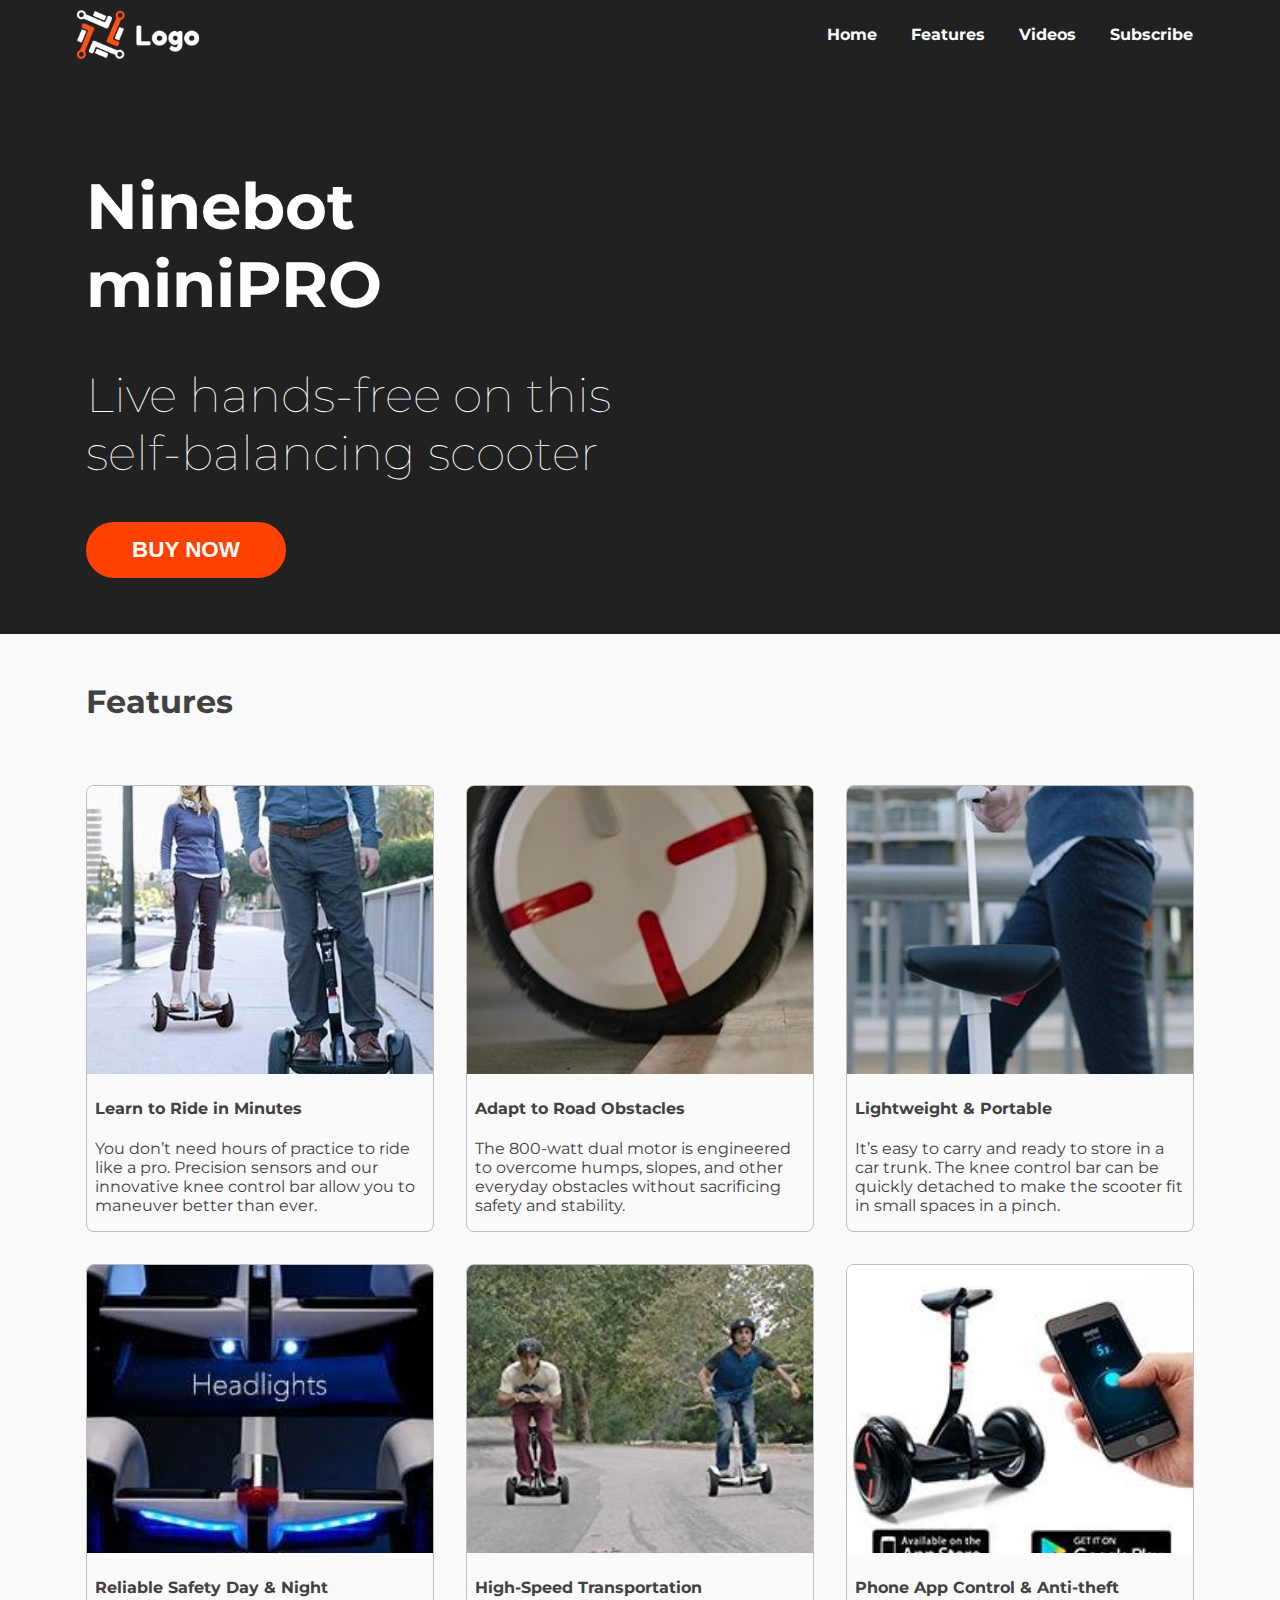
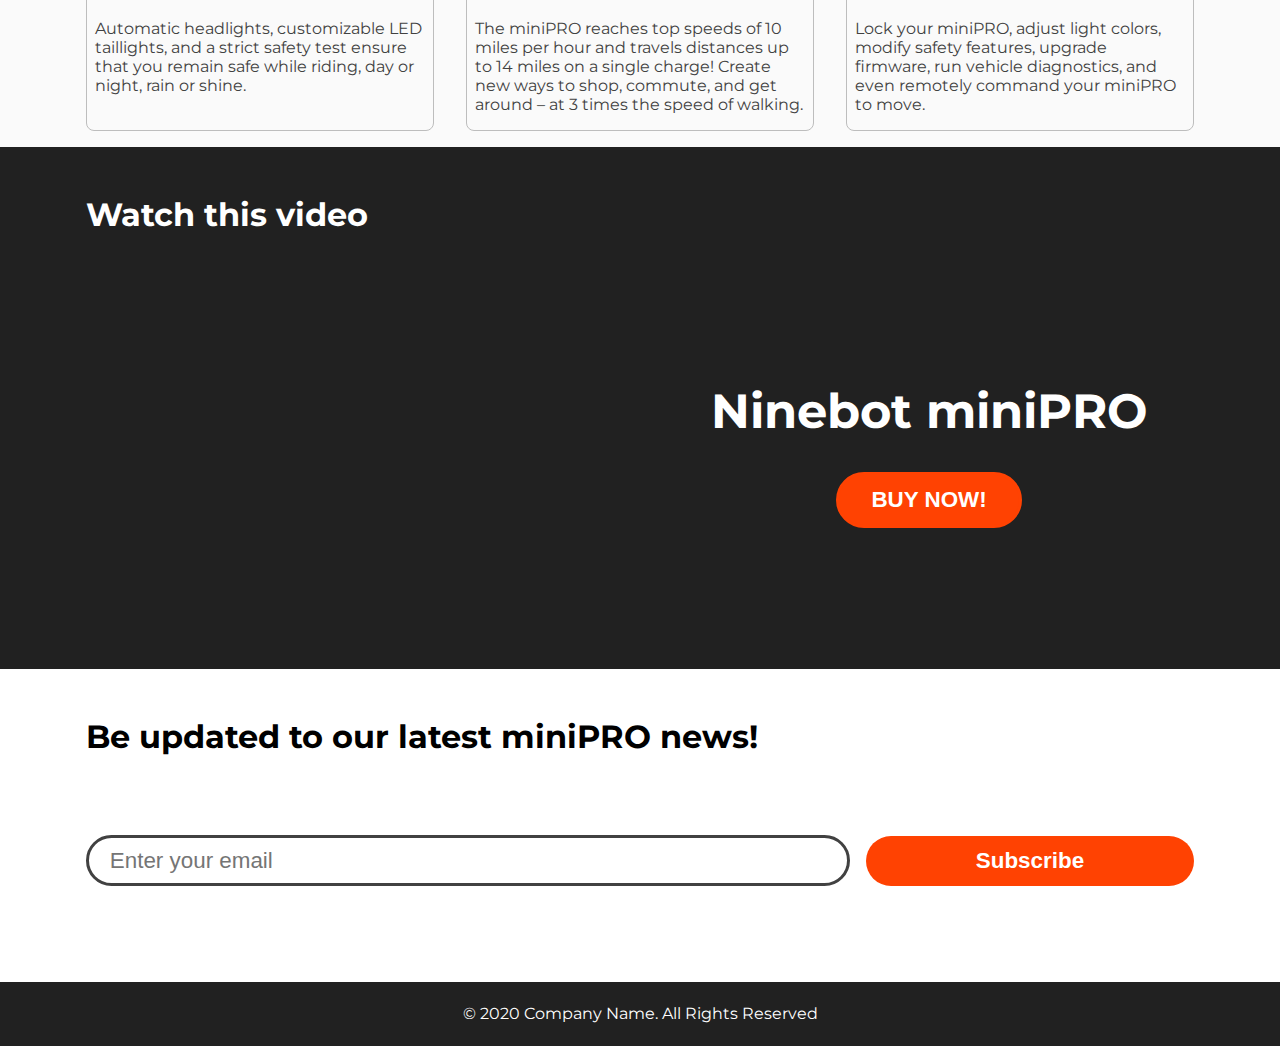
==== Dec12-activity-mediaquery-product-landing-page/index.html @ 10438a46 "Product page and Survey form done" ====
<!DOCTYPE html>
<html lang="en">
  <head>
    <meta charset="UTF-8" />
    <meta name="viewport" content="width=device-width, initial-scale=1.0" />
    <title>Product Landing Page</title>
    <link rel="preconnect" href="https://fonts.gstatic.com" />

    <link
      href="https://fonts.googleapis.com/css2?family=Montserrat&display=swap"
      rel="stylesheet"
    />
    <style>
      * {
        box-sizing: border-box !important;
        outline: none !important;
      }
      body {
        margin: 0;

        font-family: "Montserrat";
      }
      a {
        text-decoration: none;
        color: inherit;
      }
      .active {
        background-color: white;
        color: #414141 !important;
      }
      #home {
        background-color: #212121;
        padding-bottom: 2rem;
        color: white;
        padding-top: 100px;
      }
      #header {
        background-color: #212121;
        color: white;
        position: fixed;
        width: 100%;
      }
      #header .header-content {
        display: flex;
        justify-content: space-between;
        align-items: center;
        height: 100% !important;
        padding: 0.5rem 0;
      }
      #header #header-img {
        height: 70%;
      }
      #header nav {
        display: flex;
        width: 100%;
        max-width: 25rem;
        justify-content: space-between;
        padding: 0.5rem 0;
      }
      #header nav .nav-link {
        flex-grow: 1;
        text-align: center;
      }
      #header nav .nav-link a {
        display: inline-block;
        font-weight: bold;
        padding: 0.5rem 0.75rem;
        border-radius: 1.25rem;
        border: 1px solid rgba(0, 0, 0, 0);
      }
      #header nav .nav-link a:hover {
        border: 1px solid white;
      }

      #home .wrapper {
        display: flex;

        padding: 1.5rem 1rem;
      }

      #home .wrapper > * {
        flex: 1 1 0;
      }

      #home .wrapper #image-slider {
        background-repeat: no-repeat !important;
        background-size: contain !important;
        background-position: center !important;
        animation: slide 5s cubic-bezier(1, -1.04, 0, 1.91) infinite alternate;
        min-height: 20rem;
      }
      #home .wrapper div:first-child {
        display: flex;
        flex-direction: column;
      }
      #home .wrapper h1 {
        font-size: 4rem;
      }
      #home .wrapper h2 {
        font-size: 3rem;
        font-weight: lighter;
        flex-grow: 1;
        margin-top: 0;
      }
      #home .wrapper button,
      #video-section .wrapper button {
        font-size: 1.4rem;
        background: #ff4202;
        border-radius: 0.25rem;
        border: none;
        outline: none;
        padding: 0.75rem 2rem;
        color: white;
        max-width: 200px;
        border-radius: 2rem;
        font-weight: bold;
        cursor: pointer;
        border: 0.2rem solid #ff4202;
      }
      #home .wrapper img {
        max-width: 25rem;
        width: 100%;
      }

      #features-section {
        color: #414141;
        background-color: #fafafa;
      }
      #features-section h3,
      #video-section h3,
      #subscription-section h3 {
        font-size: 2rem;
        margin: 0;
        padding: 3rem 1rem;
      }
      #features-section .wrapper {
        display: flex;
        flex-direction: row;
      }
      #features-section .wrapper div {
        flex-basis: 100%;
        margin: 1rem 1rem;
        border: 1px solid #bdbdbd;
        border-radius: 0.5rem;
        overflow: hidden;
        max-width: 100%;
      }
      #features-section .wrapper div img {
        object-fit: cover;
        height: 18rem;
        width: 100%;
        object-position: center;
      }
      #features-section .wrapper div *:not(img) {
        padding: 0 0.5rem;
      }

      #video-section {
        background-color: #212121;
        padding-bottom: 4.5rem;
        color: white;
      }
      #video-section .wrapper {
        display: flex;
        flex-direction: row;
      }
      #video-section .wrapper div {
        flex-basis: 100%;
      }
      #video-section .wrapper button {
        align-self: center;
      }
      #video-section .wrapper div:nth-child(1) {
        display: flex;
        align-items: center;
        justify-content: center;
      }
      #video-section .wrapper div:nth-child(2) {
        display: flex;
        flex-direction: column;
        align-items: center;
        justify-content: center;
      }
      #video-section .wrapper div:nth-child(2) h1 {
        font-size: 3rem;
        text-align: center;
      }
      #video-section .wrapper button:hover,
      #home .wrapper button:hover {
        background: none;
        border: 0.2rem solid #ff4202;
      }
      #video-section #video {
        padding: 0 1rem;
      }
      #subscription-section form {
        padding: 1rem 1rem;
      }
      #subscription-section form {
        display: flex;
        align-items: center;
      }

      #subscription-section form input[type="email"] {
        padding: 0.6rem 1.3rem;
        font-size: 1.4rem;
        border: 0.2rem solid #414141;
        width: 100%;
        border-radius: 2rem;
        margin-right: 1rem;
        flex-basis: 70%;
      }
      #subscription-section form input[type="submit"] {
        font-size: 1.4rem;
        background: #ff4202;
        border: none;
        outline: none;
        padding: 0.75rem 2rem;
        color: white;
        border-radius: 2rem;
        font-weight: bold;
        cursor: pointer;
        margin: 1rem 0;
        width: 100%;
        flex-basis: 30%;
      }
      footer {
        min-height: 4rem;
        width: 100%;
        display: flex;
        align-items: center;
        background-color: #212121;
        margin-top: 4rem;
        justify-content: center;
        color: white;
      }
      /* Small devices ( 576px and below) */
      @media only screen and (max-width: 576px) {
        #header nav .nav-link a {
          font-size: 0.8rem;
        }
        #features-section .wrapper img {
          min-height: 20rem;
        }
        #home .wrapper {
          flex-direction: column-reverse;
        }
        #home .wrapper h1,
        #home .wrapper h2 {
          text-align: center;
          padding: 0 0.5rem;
        }
        #home .wrapper div:first-child {
          align-items: center;
        }
        #features-section h3,
        #video-section h3,
        #subscription-section h3 {
          text-align: center;
        }
        #features-section .wrapper {
          flex-direction: column !important;
        }

        #video-section #video iframe {
          width: 100% !important;
        }
        #subscription-section form {
          flex-direction: column;
        }
        #subscription-section form input[type="email"] {
          margin: 0;
        }
        #video-section .wrapper {
          flex-direction: column;
        }
        #subscription-section form input[type="submit"] {
          width: 100% !important;
        }
      }
      /* Small devices (landscape phones) */
      @media only screen and (max-width: 768px) {
        .container {
          max-width: 100%;
          margin: 0 auto;
        }
        #header .header-content {
          height: 4rem;
          display: flex;
          flex-direction: column;
          justify-content: space-between;
          align-items: center;
        }
        #features-section .wrapper div img {
          height: 12rem;
        }

        #home .wrapper {
          flex-direction: column-reverse;
        }
        #home .wrapper h1,
        #home .wrapper h2 {
          text-align: center;
          padding: 0 0.5rem;
        }
        #video-section .wrapper {
          flex-direction: column;
        }
      }

      /* Medium devices (tablets) */
      @media only screen and (max-width: 992px) {
        .container {
          max-width: 720px;
          margin: 0 auto;
        }
        #features-section .wrapper div img {
          height: 14rem;
        }
        #home .wrapper h1 {
          font-size: 2.5rem;
        }
        #home .wrapper h2 {
          font-size: 1.7rem;
        }
        #home .wrapper button {
          font-size: 1.4rem;
        }
        #home .wrapper h1,
        #home .wrapper h2 {
          text-align: center;
          padding: 0 0.5rem;
        }
        #home .wrapper div:first-child {
          align-items: center;
        }
      }

      /* Large devices (desktops) */
      @media only screen and (max-width: 1200px) {
        .container {
          max-width: 960px;
          margin: 0 auto;
        }
        #home .wrapper h1 {
          font-size: 3.2rem;
        }
        #home .wrapper h2 {
          font-size: 2.5rem;
        }
        #home .wrapper button {
          font-size: 1.4rem;
        }
        #features-section .wrapper {
          flex-direction: row;
        }
      }

      /* Extra large devices (large desktops, 1200px and up) */
      @media only screen and (min-width: 1200px) {
        .container {
          max-width: 1140px;
          margin: 0 auto;
        }
        #home .wrapper h1 {
          font-size: 4rem;
        }
        #home .wrapper h2 {
          font-size: 3rem;
        }
        #home .wrapper button {
          font-size: 1.4rem;
        }
        #features-section .wrapper {
          flex-direction: row;
        }
      }
      @keyframes slide {
        from {
          background: url("images/ninebot-mini-pro.png");
        }

        to {
          background: url("images/ninebot-mini-pro-black.png");
        }
      }
    </style>
  </head>
  <body>
    <header id="header">
      <div class="container">
        <div class="header-content">
          <img src="images/logo.svg" alt="" id="header-img" />
          <nav id="nav-bar">
            <div class="nav-link"><a href="#home">Home</a></div>
            <div class="nav-link"><a href="#features-section">Features</a></div>
            <div class="nav-link"><a href="#video-section">Videos</a></div>
            <div class="nav-link">
              <a href="#subscription-section">Subscribe</a>
            </div>
          </nav>
        </div>
      </div>
    </header>
    <section id="home">
      <div class="wrapper container">
        <div>
          <h1>Ninebot miniPRO</h1>
          <h2>Live hands-free on this self-balancing scooter</h2>

          <button>BUY NOW</button>
        </div>
        <div id="image-slider"></div>
      </div>
    </section>
    <section id="features-section">
      <div class="container">
        <h3>Features</h3>
        <div class="wrapper">
          <div>
            <img
              src="images/girl-boy-ride-segway-s1.jpg"
              alt="girl-boy-ride-segway-s1"
            />
            <h4>Learn to Ride in Minutes</h4>
            <p>
              You don’t need hours of practice to ride like a pro. Precision
              sensors and our innovative knee control bar allow you to maneuver
              better than ever.
            </p>
          </div>
          <div>
            <img
              src="images/segway-s1-adapts-to-road-obstcales.jpg"
              alt="segway-s1-adapts-to-road-obstcales"
            />
            <h4>Adapt to Road Obstacles</h4>
            <p>
              The 800-watt dual motor is engineered to overcome humps, slopes,
              and other everyday obstacles without sacrificing safety and
              stability.
            </p>
          </div>
          <div>
            <img
              src="images/segway-s1-lightweight-portable.jpg"
              alt="segway-s1-lightweight-portable"
            />
            <h4>Lightweight & Portable</h4>
            <p>
              It’s easy to carry and ready to store in a car trunk. The knee
              control bar can be quickly detached to make the scooter fit in
              small spaces in a pinch.
            </p>
          </div>
        </div>
        <div class="wrapper">
          <div>
            <img
              src="images/segway-one-s1-headlights-tail-lights.jpg"
              alt="segway-one-s1-headlights-tail-lights"
            />
            <h4>Reliable Safety Day & Night</h4>
            <p>
              Automatic headlights, customizable LED taillights, and a strict
              safety test ensure that you remain safe while riding, day or
              night, rain or shine.
            </p>
          </div>
          <div>
            <img
              src="images/segway-one-s1-high-speed-transportation.jpg"
              alt="segway-one-s1-high-speed-transportation"
            />
            <h4>High-Speed Transportation</h4>
            <p>
              The miniPRO reaches top speeds of 10 miles per hour and travels
              distances up to 14 miles on a single charge! Create new ways to
              shop, commute, and get around – at 3 times the speed of walking.
            </p>
          </div>
          <div>
            <img
              src="images/segway-one-s1-phone-app-control.jpg"
              alt="segway-one-s1-phone-app-control"
            />
            <h4>Phone App Control & Anti-theft</h4>
            <p>
              Lock your miniPRO, adjust light colors, modify safety features,
              upgrade firmware, run vehicle diagnostics, and even remotely
              command your miniPRO to move.
            </p>
          </div>
        </div>
      </div>
    </section>
    <section id="video-section">
      <div class="container">
        <h3>Watch this video</h3>
        <div class="wrapper">
          <div id="video">
            <iframe
              width="100%"
              height="315"
              src="https://www.youtube.com/embed/h8GUkc6mzzI"
              frameborder="0"
              allow="accelerometer; autoplay; clipboard-write; encrypted-media; gyroscope; picture-in-picture"
              allowfullscreen
            ></iframe>
          </div>
          <div>
            <h1>Ninebot miniPRO</h1>
            <button>BUY NOW!</button>
          </div>
        </div>
      </div>
    </section>
    <section id="subscription-section">
      <div class="container">
        <h3>Be updated to our latest miniPRO news!</h3>
        <form action="" id="form" method="post">
          <input
            type="email"
            id="email"
            placeholder="Enter your email"
            name="email"
          />
          <input type="submit" value="Subscribe" id="submit" required />
        </form>
      </div>
    </section>
    <footer>© 2020 Company Name. All Rights Reserved</footer>
  </body>
</html>
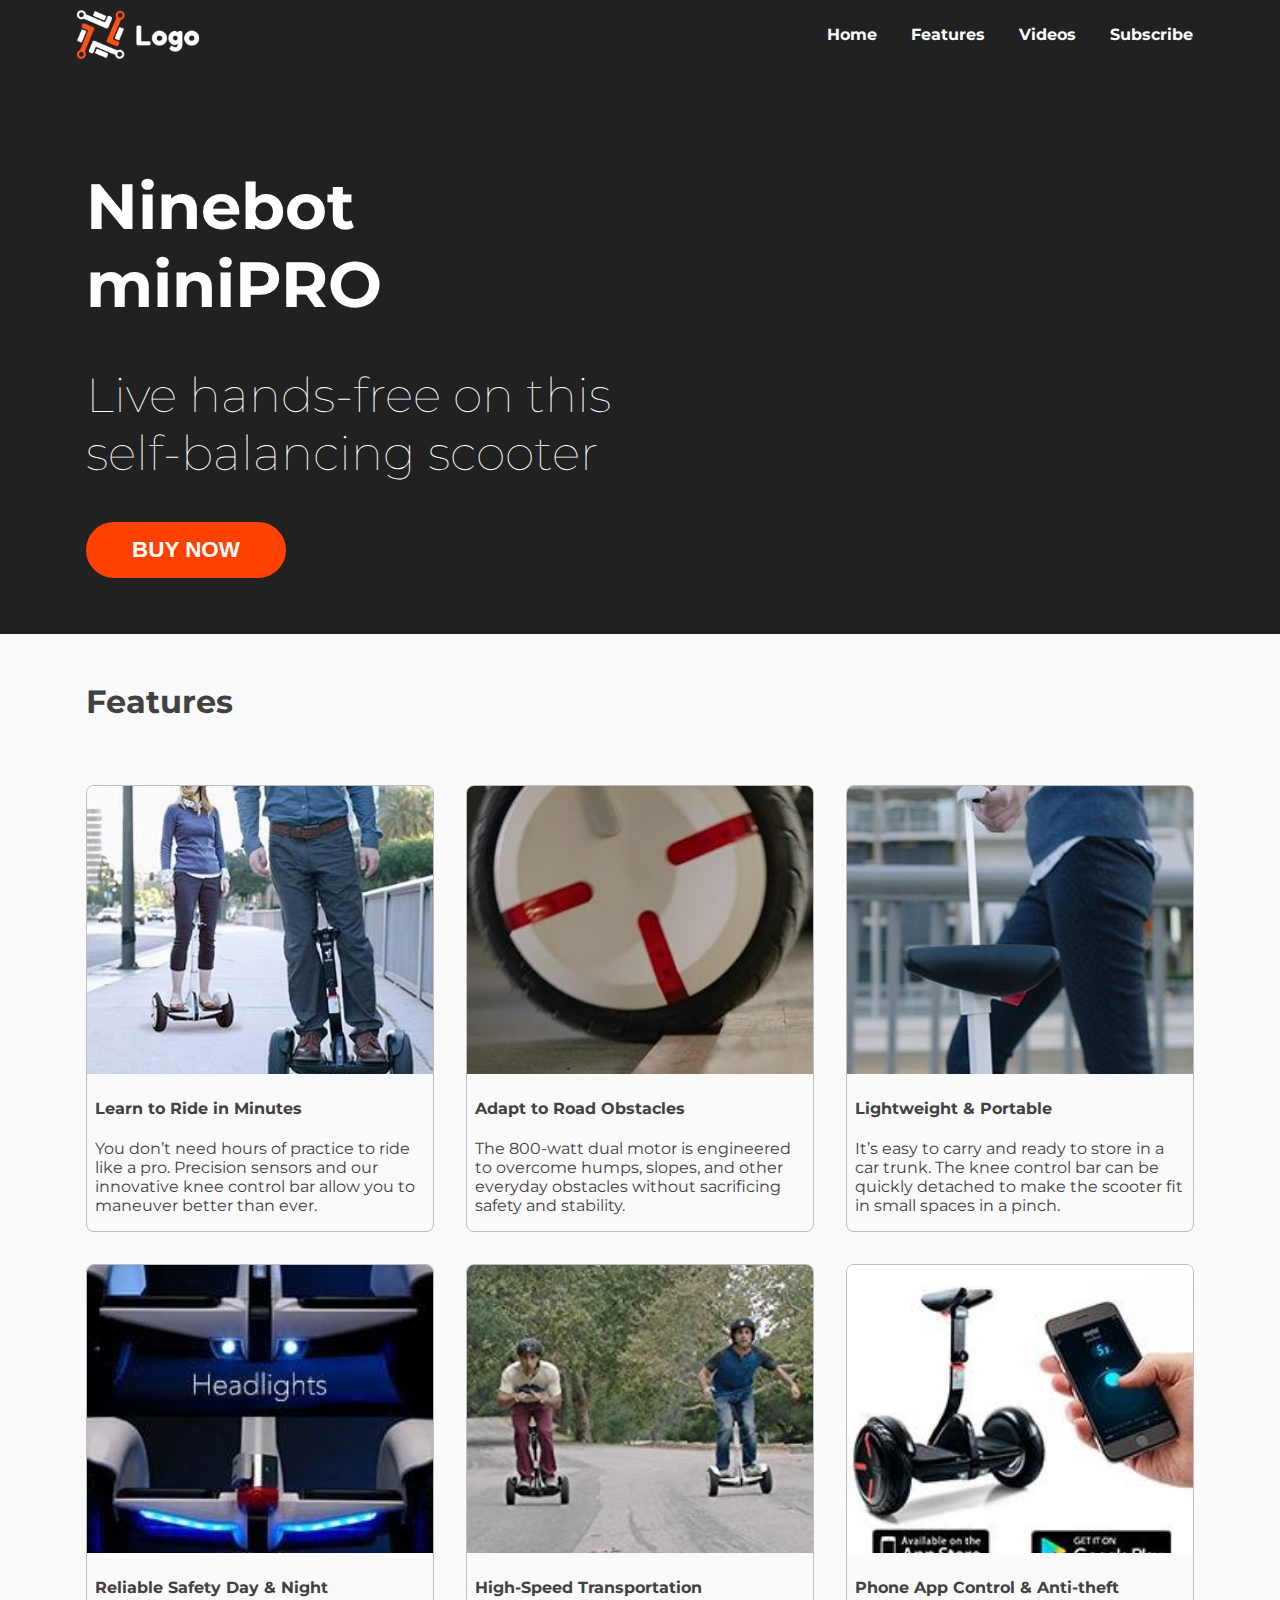
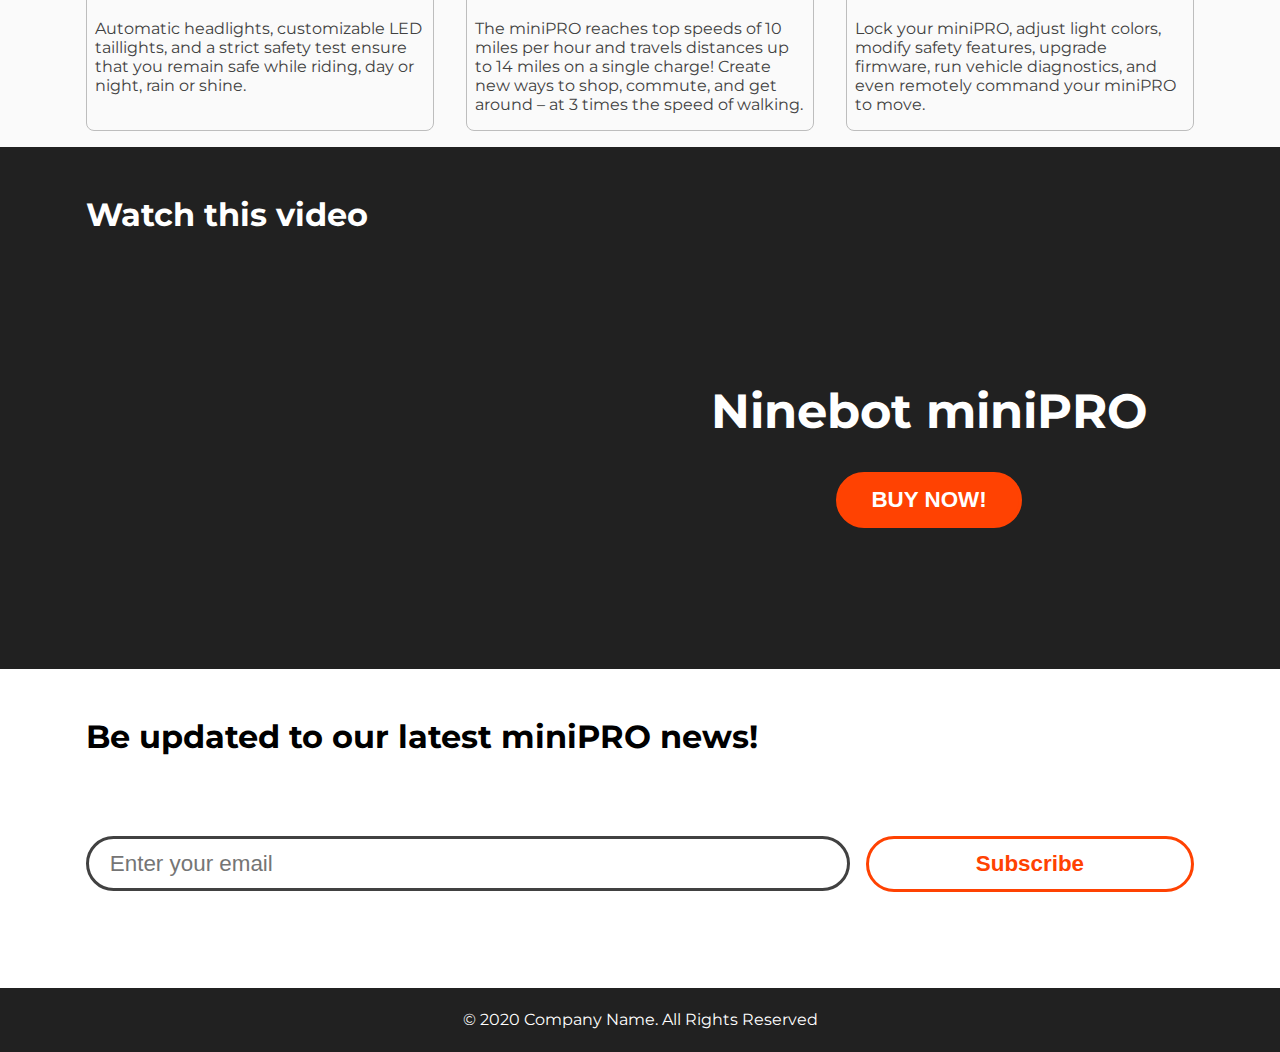
==== commit f9581191: "Updated index.html" ====
--- a/Dec12-activity-mediaquery-product-landing-page/index.html
+++ b/Dec12-activity-mediaquery-product-landing-page/index.html
@@ -202,7 +202,7 @@
       }
 
       #subscription-section form input[type="email"] {
-        padding: 0.6rem 1.3rem;
+        padding: 0.7rem 1.3rem;
         font-size: 1.4rem;
         border: 0.2rem solid #414141;
         width: 100%;
@@ -212,11 +212,11 @@
       }
       #subscription-section form input[type="submit"] {
         font-size: 1.4rem;
-        background: #ff4202;
-        border: none;
+        background: none;
+        border: 0.2rem solid #ff4202;
         outline: none;
         padding: 0.75rem 2rem;
-        color: white;
+        color: #ff4202;
         border-radius: 2rem;
         font-weight: bold;
         cursor: pointer;
